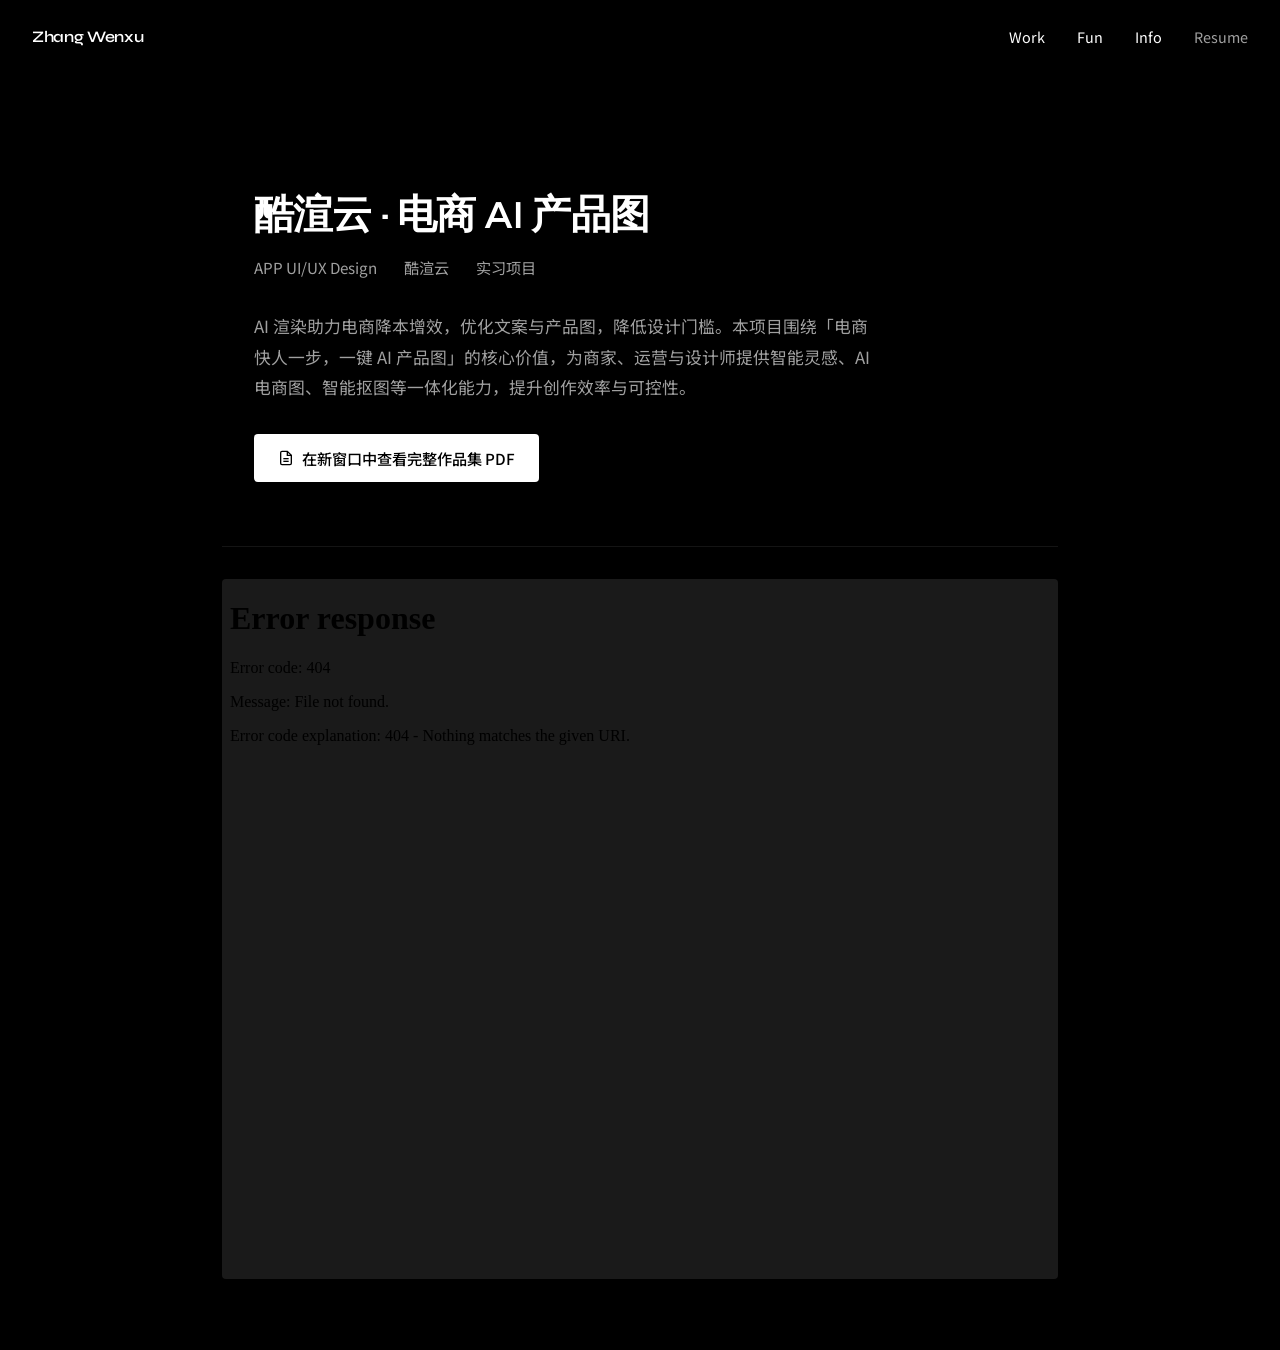
==== project-kuxuan.html @ 5b3fe9d4 "name change and upload project" ====
<!DOCTYPE html>
<html lang="zh-CN">
<head>
  <meta charset="UTF-8">
  <meta name="viewport" content="width=device-width, initial-scale=1.0">
  <title>酷渲云 APP UI/UX Design | Zhang Wenxu</title>
  <link rel="preconnect" href="https://fonts.googleapis.com">
  <link rel="preconnect" href="https://fonts.gstatic.com" crossorigin>
  <link href="https://fonts.googleapis.com/css2?family=Syne:wght@400;500;600;700&family=Noto+Sans+SC:wght@300;400;500;600;700&display=swap" rel="stylesheet">
  <link rel="stylesheet" href="styles.css">
  <style>
    .project-hero { padding: 8rem 2rem 4rem; border-bottom: 1px solid rgba(255,255,255,0.08); }
    .project-hero h1 { font-family: var(--font-display); font-size: clamp(1.8rem, 4vw, 2.5rem); font-weight: 600; margin-bottom: 0.5rem; letter-spacing: -0.02em; }
    .project-meta { font-size: 0.95rem; color: var(--color-text-muted); margin-bottom: 2rem; }
    .project-meta span { margin-right: 1.5rem; }
    .project-overview { max-width: 620px; font-size: 1.05rem; line-height: 1.8; color: var(--color-text-muted); margin-bottom: 2rem; }
    .project-cta { display: inline-flex; align-items: center; gap: 0.5rem; padding: 0.75rem 1.5rem; background: #fff; color: #000; font-weight: 500; font-size: 0.95rem; border-radius: 4px; transition: opacity 0.2s; }
    .project-cta:hover { opacity: 0.9; }
    .project-cta svg { width: 16px; height: 16px; }
    .project-pdf { width: 100%; height: calc(100vh - 200px); min-height: 600px; border: none; margin-top: 2rem; border-radius: 4px; background: #1a1a1a; }
    .project-back { display: inline-flex; align-items: center; gap: 0.5rem; font-size: 0.9rem; color: var(--color-text-muted); margin-bottom: 2rem; }
    .project-back:hover { color: var(--color-text); opacity: 1; }
  </style>
</head>
<body>
  <nav class="nav">
    <a href="index.html" class="nav-logo">Zhang Wenxu</a>
    <ul class="nav-links">
      <li><a href="index.html#work">Work</a></li>
      <li><a href="index.html#fun">Fun</a></li>
      <li><a href="index.html#info">Info</a></li>
      <li><a href="#" class="nav-resume">Resume</a></li>
    </ul>
    <button class="nav-toggle" aria-label="菜单">
      <span></span><span></span><span></span>
    </button>
  </nav>

  <main class="container" style="padding: 0 2rem 4rem;">
    <a href="index.html#work" class="project-back">
      <svg width="16" height="16" viewBox="0 0 24 24" fill="none" stroke="currentColor" stroke-width="2"><path d="M19 12H5M12 19l-7-7 7-7"/></svg>
      Back to Work
    </a>
    <header class="project-hero">
      <h1>酷渲云 · 电商 AI 产品图</h1>
      <p class="project-meta">
        <span>APP UI/UX Design</span>
        <span>酷渲云</span>
        <span>实习项目</span>
      </p>
      <p class="project-overview">
        AI 渲染助力电商降本增效，优化文案与产品图，降低设计门槛。本项目围绕「电商快人一步，一键 AI 产品图」的核心价值，为商家、运营与设计师提供智能灵感、AI 电商图、智能抠图等一体化能力，提升创作效率与可控性。
      </p>
      <a href="assets/Internship-Portfolio-Zhang-Wenxu.pdf" target="_blank" rel="noopener" class="project-cta">
        <svg viewBox="0 0 24 24" fill="none" stroke="currentColor" stroke-width="2"><path d="M14 2H6a2 2 0 0 0-2 2v16a2 2 0 0 0 2 2h12a2 2 0 0 0 2-2V8z"/><polyline points="14 2 14 8 20 8"/><line x1="16" y1="13" x2="8" y2="13"/><line x1="16" y1="17" x2="8" y2="17"/></svg>
        在新窗口中查看完整作品集 PDF
      </a>
    </header>
    <iframe src="assets/Internship-Portfolio-Zhang-Wenxu.pdf" class="project-pdf" title="酷渲云 实习作品集"></iframe>
  </main>
  <script src="script.js"></script>
</body>
</html>
---- styles.css ----
/* ===== jyang.io style: Black background, minimal layout ===== */
:root {
  --color-bg: #000000;
  --color-text: #ffffff;
  --color-text-muted: #a0a0a0;
  --color-text-dim: #6b6b6b;
  --font-display: 'Syne', sans-serif;
  --font-body: 'Noto Sans SC', -apple-system, BlinkMacSystemFont, sans-serif;
  --transition: 0.2s ease;
  --max-width: 900px;
}

/* ===== Reset & Base ===== */
*, *::before, *::after {
  box-sizing: border-box;
  margin: 0;
  padding: 0;
}

html {
  scroll-behavior: smooth;
}

body {
  font-family: var(--font-body);
  background: var(--color-bg);
  color: var(--color-text);
  line-height: 1.6;
  -webkit-font-smoothing: antialiased;
}

a {
  color: inherit;
  text-decoration: none;
  transition: opacity var(--transition);
}

a:hover {
  opacity: 0.7;
}

/* ===== Navigation ===== */
.nav {
  position: fixed;
  top: 0;
  left: 0;
  right: 0;
  z-index: 100;
  display: flex;
  align-items: center;
  justify-content: space-between;
  padding: 1.5rem 2rem;
  background: var(--color-bg);
}

.nav-logo {
  font-family: var(--font-display);
  font-weight: 600;
  font-size: 1rem;
  letter-spacing: -0.02em;
  color: var(--color-text);
}

.nav-links {
  display: flex;
  gap: 2rem;
  list-style: none;
}

.nav-links a {
  font-size: 0.9rem;
  color: var(--color-text);
}

.nav-resume {
  color: var(--color-text-muted) !important;
}

.nav-toggle {
  display: none;
  flex-direction: column;
  gap: 6px;
  background: none;
  border: none;
  cursor: pointer;
  padding: 4px;
}

.nav-toggle span {
  width: 24px;
  height: 2px;
  background: var(--color-text);
}

/* ===== Hero / Intro ===== */
.hero {
  padding: 8rem 2rem 6rem;
}

.container {
  max-width: var(--max-width);
  margin: 0 auto;
}

.hero-container {
  max-width: 580px;
}

.hero-intro-line {
  font-size: 1.15rem;
  color: var(--color-text-muted);
  line-height: 1.7;
  margin-bottom: 0.75rem;
}

.hero-name-highlight {
  color: var(--color-text);
  font-weight: 500;
}

.hero-intro-line a,
.hero-desc a {
  color: var(--color-text);
  text-decoration: underline;
  text-underline-offset: 3px;
}

.hero-desc {
  font-size: 1rem;
  color: var(--color-text-muted);
  line-height: 1.7;
  margin-bottom: 1.5rem;
}

.hero-desc em a {
  font-style: italic;
}

.hero-action {
  font-size: 1rem;
  color: var(--color-text-muted);
  margin-bottom: 0.5rem;
}

.hero-action a {
  color: var(--color-text);
  text-decoration: underline;
  text-underline-offset: 3px;
}

.hero-reels {
  font-size: 1rem;
  color: var(--color-text-muted);
  margin-bottom: 1.5rem;
}

.hero-reels a {
  text-decoration: underline;
  text-underline-offset: 3px;
}

.hero-past {
  font-size: 0.9rem;
  color: var(--color-text-dim);
}

/* ===== Work - 2x2 Grid with visual cards ===== */
.work {
  padding: 0;
}

.work-grid {
  display: grid;
  grid-template-columns: repeat(2, 1fr);
  grid-template-rows: repeat(2, 1fr);
  min-height: 60vh;
}

.work-card {
  position: relative;
  display: block;
  overflow: hidden;
  min-height: 45vh;
}

.work-card-bg {
  position: absolute;
  inset: 0;
  background-size: cover;
  background-position: center;
  transition: transform 0.5s ease;
}

.work-card:hover .work-card-bg {
  transform: scale(1.03);
}

/* Project backgrounds - 酷渲云 AI/电商 · 飞利浦 智慧家居 */
.work-card-bg-1 {
  background: linear-gradient(135deg, #0f172a 0%, #1e3a5f 40%, #0ea5e9 100%);
}

.work-card-bg-2 {
  background: linear-gradient(135deg, #1e293b 0%, #334155 50%, #64748b 100%);
}

.work-card-bg-3 {
  background: linear-gradient(135deg, #2c2c2c 0%, #1a1a1a 50%, #0d0d0d 100%);
}

.work-card-bg-4 {
  background: linear-gradient(135deg, #e85d04 0%, #dc2f02 100%);
}

.work-card-overlay {
  position: absolute;
  bottom: 0;
  left: 0;
  right: 0;
  padding: 1.5rem 2rem;
  background: linear-gradient(transparent, rgba(0,0,0,0.85));
  color: var(--color-text);
  display: flex;
  flex-direction: column;
  gap: 0.25rem;
}

.work-card-overlay::after {
  content: 'View case study →';
  font-size: 0.8rem;
  color: var(--color-text-dim);
  margin-top: 0.5rem;
  opacity: 0;
  transition: opacity 0.25s ease;
}

.work-card:hover .work-card-overlay::after {
  opacity: 1;
}

.work-card-title {
  font-family: var(--font-display);
  font-size: 1rem;
  font-weight: 500;
}

.work-card-product {
  font-size: 0.9rem;
}

.work-card-company {
  font-size: 0.85rem;
  color: var(--color-text-muted);
}

.work-card-tag {
  font-size: 0.8rem;
  color: var(--color-text-dim);
}

/* ===== Info Section ===== */
.info {
  padding: 4rem 2rem;
  border-top: 1px solid rgba(255,255,255,0.08);
}

.info-content {
  max-width: 400px;
}

.info-name {
  font-family: var(--font-display);
  font-size: 1.5rem;
  font-weight: 600;
  margin-bottom: 0.25rem;
}

.info-version {
  font-size: 0.85rem;
  color: var(--color-text-muted);
  margin-bottom: 0.5rem;
}

.info-role {
  font-size: 0.9rem;
  color: var(--color-text-muted);
  margin-bottom: 1rem;
}

.info-rights {
  font-size: 0.8rem;
  color: var(--color-text-dim);
}

/* ===== Footer ===== */
.footer {
  padding: 4rem 2rem 3rem;
  border-top: 1px solid rgba(255,255,255,0.08);
}

.footer-chat {
  font-family: var(--font-display);
  font-size: 1.5rem;
  font-weight: 600;
  margin-bottom: 0.5rem;
}

.footer-email {
  font-size: 1rem;
  display: block;
  margin-bottom: 1.5rem;
  text-decoration: underline;
  text-underline-offset: 3px;
}

.footer-links {
  display: flex;
  gap: 1.5rem;
  font-size: 0.9rem;
}

.footer-links a {
  color: var(--color-text-muted);
}

.footer-links a:hover {
  color: var(--color-text);
  opacity: 1;
}

/* ===== Scroll Reveal ===== */
.reveal {
  opacity: 0;
  transform: translateY(20px);
  transition: opacity 0.5s ease, transform 0.5s ease;
}

.reveal.visible {
  opacity: 1;
  transform: translateY(0);
}

/* ===== Mobile menu ===== */
.nav-links.nav-open {
  display: flex;
  position: fixed;
  top: 70px;
  left: 0;
  right: 0;
  flex-direction: column;
  padding: 2rem;
  background: var(--color-bg);
  gap: 1rem;
}

.nav-toggle-active span:nth-child(1) {
  transform: rotate(45deg) translate(5px, 5px);
}

.nav-toggle-active span:nth-child(2) {
  opacity: 0;
}

.nav-toggle-active span:nth-child(3) {
  transform: rotate(-45deg) translate(5px, -5px);
}

.nav-toggle span {
  transition: var(--transition);
}

/* ===== Responsive ===== */
@media (max-width: 900px) {
  .work-grid {
    grid-template-columns: 1fr;
    grid-template-rows: auto;
  }

  .work-card {
    min-height: 50vh;
  }
}

@media (max-width: 768px) {
  .nav-links {
    display: none;
  }

  .nav-toggle {
    display: flex;
  }

  .hero {
    padding: 6rem 1.5rem 4rem;
  }

  .work-card {
    min-height: 40vh;
  }

  .work-card-overlay {
    padding: 1.25rem 1.5rem;
  }
}
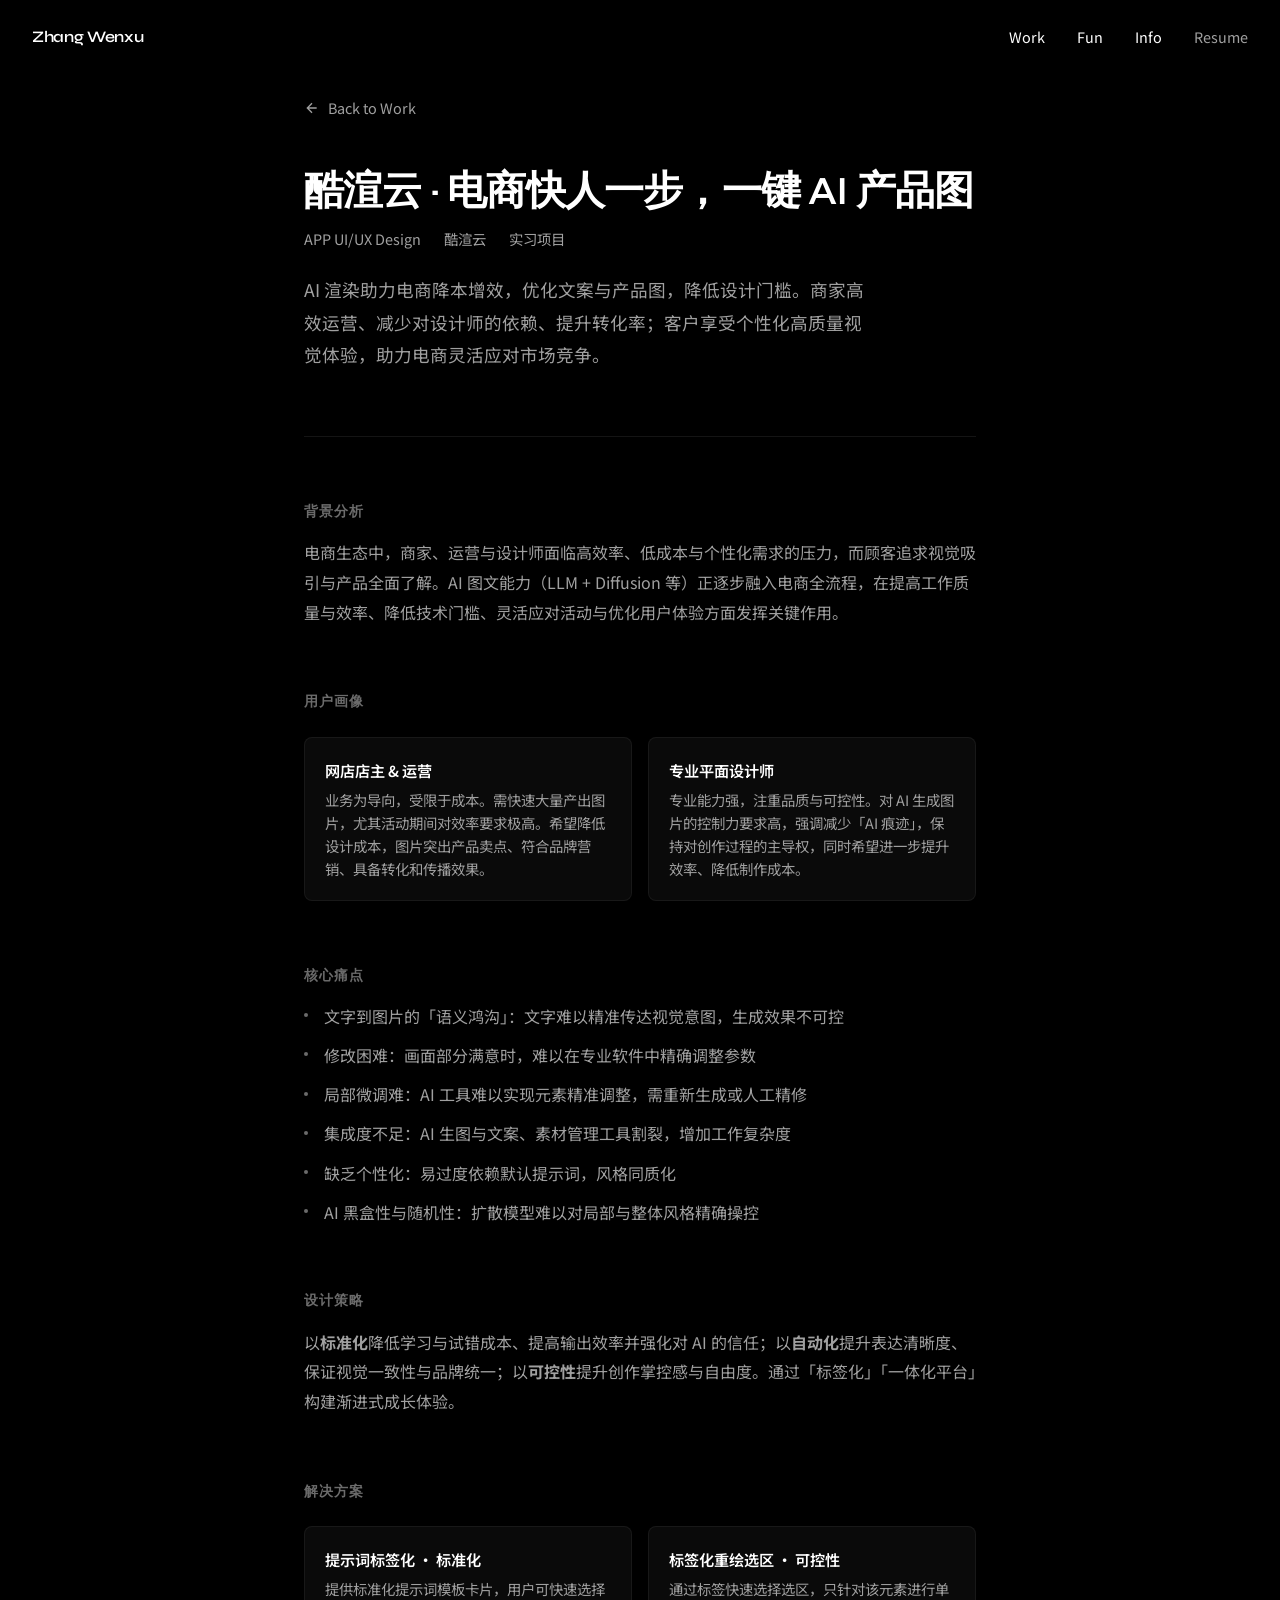
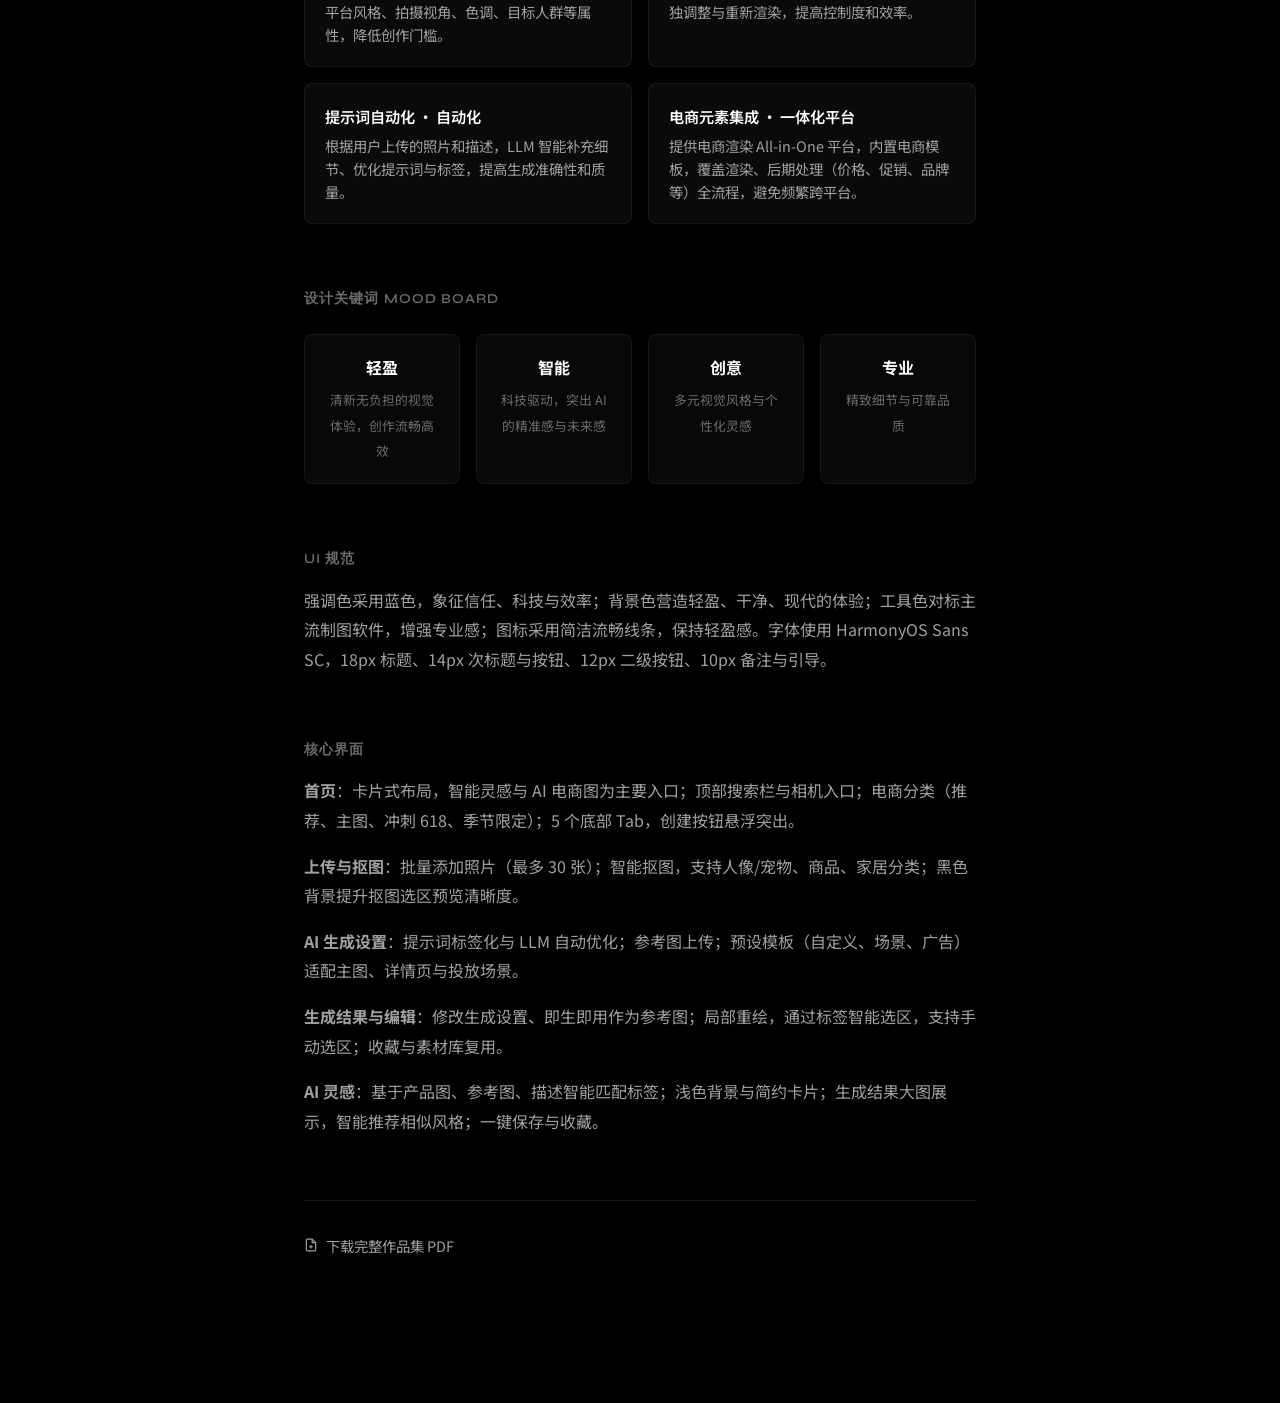
==== commit 586d9d70: "change detailed page& Bio" ====
--- a/project-kuxuan.html
+++ b/project-kuxuan.html
@@ -3,24 +3,12 @@
 <head>
   <meta charset="UTF-8">
   <meta name="viewport" content="width=device-width, initial-scale=1.0">
-  <title>酷渲云 APP UI/UX Design | Zhang Wenxu</title>
+  <title>酷渲云 · 电商 AI 产品图 | Zhang Wenxu</title>
   <link rel="preconnect" href="https://fonts.googleapis.com">
   <link rel="preconnect" href="https://fonts.gstatic.com" crossorigin>
   <link href="https://fonts.googleapis.com/css2?family=Syne:wght@400;500;600;700&family=Noto+Sans+SC:wght@300;400;500;600;700&display=swap" rel="stylesheet">
   <link rel="stylesheet" href="styles.css">
-  <style>
-    .project-hero { padding: 8rem 2rem 4rem; border-bottom: 1px solid rgba(255,255,255,0.08); }
-    .project-hero h1 { font-family: var(--font-display); font-size: clamp(1.8rem, 4vw, 2.5rem); font-weight: 600; margin-bottom: 0.5rem; letter-spacing: -0.02em; }
-    .project-meta { font-size: 0.95rem; color: var(--color-text-muted); margin-bottom: 2rem; }
-    .project-meta span { margin-right: 1.5rem; }
-    .project-overview { max-width: 620px; font-size: 1.05rem; line-height: 1.8; color: var(--color-text-muted); margin-bottom: 2rem; }
-    .project-cta { display: inline-flex; align-items: center; gap: 0.5rem; padding: 0.75rem 1.5rem; background: #fff; color: #000; font-weight: 500; font-size: 0.95rem; border-radius: 4px; transition: opacity 0.2s; }
-    .project-cta:hover { opacity: 0.9; }
-    .project-cta svg { width: 16px; height: 16px; }
-    .project-pdf { width: 100%; height: calc(100vh - 200px); min-height: 600px; border: none; margin-top: 2rem; border-radius: 4px; background: #1a1a1a; }
-    .project-back { display: inline-flex; align-items: center; gap: 0.5rem; font-size: 0.9rem; color: var(--color-text-muted); margin-bottom: 2rem; }
-    .project-back:hover { color: var(--color-text); opacity: 1; }
-  </style>
+  <link rel="stylesheet" href="project-case.css">
 </head>
 <body>
   <nav class="nav">
@@ -31,32 +19,115 @@
       <li><a href="index.html#info">Info</a></li>
       <li><a href="#" class="nav-resume">Resume</a></li>
     </ul>
-    <button class="nav-toggle" aria-label="菜单">
-      <span></span><span></span><span></span>
-    </button>
+    <button class="nav-toggle" aria-label="菜单"><span></span><span></span><span></span></button>
   </nav>
 
-  <main class="container" style="padding: 0 2rem 4rem;">
-    <a href="index.html#work" class="project-back">
+  <main class="case container" style="max-width: var(--case-max); margin: 0 auto;">
+    <a href="index.html#work" class="case-back">
       <svg width="16" height="16" viewBox="0 0 24 24" fill="none" stroke="currentColor" stroke-width="2"><path d="M19 12H5M12 19l-7-7 7-7"/></svg>
       Back to Work
     </a>
-    <header class="project-hero">
-      <h1>酷渲云 · 电商 AI 产品图</h1>
-      <p class="project-meta">
+
+    <header class="case-hero">
+      <h1>酷渲云 · 电商快人一步，一键 AI 产品图</h1>
+      <p class="case-meta">
         <span>APP UI/UX Design</span>
         <span>酷渲云</span>
         <span>实习项目</span>
       </p>
-      <p class="project-overview">
-        AI 渲染助力电商降本增效，优化文案与产品图，降低设计门槛。本项目围绕「电商快人一步，一键 AI 产品图」的核心价值，为商家、运营与设计师提供智能灵感、AI 电商图、智能抠图等一体化能力，提升创作效率与可控性。
+      <p class="case-lead">
+        AI 渲染助力电商降本增效，优化文案与产品图，降低设计门槛。商家高效运营、减少对设计师的依赖、提升转化率；客户享受个性化高质量视觉体验，助力电商灵活应对市场竞争。
       </p>
-      <a href="assets/Internship-Portfolio-Zhang-Wenxu.pdf" target="_blank" rel="noopener" class="project-cta">
-        <svg viewBox="0 0 24 24" fill="none" stroke="currentColor" stroke-width="2"><path d="M14 2H6a2 2 0 0 0-2 2v16a2 2 0 0 0 2 2h12a2 2 0 0 0 2-2V8z"/><polyline points="14 2 14 8 20 8"/><line x1="16" y1="13" x2="8" y2="13"/><line x1="16" y1="17" x2="8" y2="17"/></svg>
-        在新窗口中查看完整作品集 PDF
+    </header>
+
+    <section class="case-section">
+      <h2>背景分析</h2>
+      <p>电商生态中，商家、运营与设计师面临高效率、低成本与个性化需求的压力，而顾客追求视觉吸引与产品全面了解。AI 图文能力（LLM + Diffusion 等）正逐步融入电商全流程，在提高工作质量与效率、降低技术门槛、灵活应对活动与优化用户体验方面发挥关键作用。</p>
+    </section>
+
+    <section class="case-section">
+      <h2>用户画像</h2>
+      <div class="case-grid">
+        <div class="case-card">
+          <h3>网店店主 & 运营</h3>
+          <p>业务为导向，受限于成本。需快速大量产出图片，尤其活动期间对效率要求极高。希望降低设计成本，图片突出产品卖点、符合品牌营销、具备转化和传播效果。</p>
+        </div>
+        <div class="case-card">
+          <h3>专业平面设计师</h3>
+          <p>专业能力强，注重品质与可控性。对 AI 生成图片的控制力要求高，强调减少「AI 痕迹」，保持对创作过程的主导权，同时希望进一步提升效率、降低制作成本。</p>
+        </div>
+      </div>
+    </section>
+
+    <section class="case-section">
+      <h2>核心痛点</h2>
+      <ul class="case-list">
+        <li>文字到图片的「语义鸿沟」：文字难以精准传达视觉意图，生成效果不可控</li>
+        <li>修改困难：画面部分满意时，难以在专业软件中精确调整参数</li>
+        <li>局部微调难：AI 工具难以实现元素精准调整，需重新生成或人工精修</li>
+        <li>集成度不足：AI 生图与文案、素材管理工具割裂，增加工作复杂度</li>
+        <li>缺乏个性化：易过度依赖默认提示词，风格同质化</li>
+        <li>AI 黑盒性与随机性：扩散模型难以对局部与整体风格精确操控</li>
+      </ul>
+    </section>
+
+    <section class="case-section">
+      <h2>设计策略</h2>
+      <p>以<strong>标准化</strong>降低学习与试错成本、提高输出效率并强化对 AI 的信任；以<strong>自动化</strong>提升表达清晰度、保证视觉一致性与品牌统一；以<strong>可控性</strong>提升创作掌控感与自由度。通过「标签化」「一体化平台」构建渐进式成长体验。</p>
+    </section>
+
+    <section class="case-section">
+      <h2>解决方案</h2>
+      <div class="case-grid">
+        <div class="case-card">
+          <h3>提示词标签化 · 标准化</h3>
+          <p>提供标准化提示词模板卡片，用户可快速选择平台风格、拍摄视角、色调、目标人群等属性，降低创作门槛。</p>
+        </div>
+        <div class="case-card">
+          <h3>标签化重绘选区 · 可控性</h3>
+          <p>通过标签快速选择选区，只针对该元素进行单独调整与重新渲染，提高控制度和效率。</p>
+        </div>
+        <div class="case-card">
+          <h3>提示词自动化 · 自动化</h3>
+          <p>根据用户上传的照片和描述，LLM 智能补充细节、优化提示词与标签，提高生成准确性和质量。</p>
+        </div>
+        <div class="case-card">
+          <h3>电商元素集成 · 一体化平台</h3>
+          <p>提供电商渲染 All-in-One 平台，内置电商模板，覆盖渲染、后期处理（价格、促销、品牌等）全流程，避免频繁跨平台。</p>
+        </div>
+      </div>
+    </section>
+
+    <section class="case-section">
+      <h2>设计关键词 Mood Board</h2>
+      <div class="case-mood">
+        <div class="case-mood-item"><strong>轻盈</strong><span>清新无负担的视觉体验，创作流畅高效</span></div>
+        <div class="case-mood-item"><strong>智能</strong><span>科技驱动，突出 AI 的精准感与未来感</span></div>
+        <div class="case-mood-item"><strong>创意</strong><span>多元视觉风格与个性化灵感</span></div>
+        <div class="case-mood-item"><strong>专业</strong><span>精致细节与可靠品质</span></div>
+      </div>
+    </section>
+
+    <section class="case-section">
+      <h2>UI 规范</h2>
+      <p>强调色采用蓝色，象征信任、科技与效率；背景色营造轻盈、干净、现代的体验；工具色对标主流制图软件，增强专业感；图标采用简洁流畅线条，保持轻盈感。字体使用 HarmonyOS Sans SC，18px 标题、14px 次标题与按钮、12px 二级按钮、10px 备注与引导。</p>
+    </section>
+
+    <section class="case-section">
+      <h2>核心界面</h2>
+      <p><strong>首页</strong>：卡片式布局，智能灵感与 AI 电商图为主要入口；顶部搜索栏与相机入口；电商分类（推荐、主图、冲刺 618、季节限定）；5 个底部 Tab，创建按钮悬浮突出。</p>
+      <p><strong>上传与抠图</strong>：批量添加照片（最多 30 张）；智能抠图，支持人像/宠物、商品、家居分类；黑色背景提升抠图选区预览清晰度。</p>
+      <p><strong>AI 生成设置</strong>：提示词标签化与 LLM 自动优化；参考图上传；预设模板（自定义、场景、广告）适配主图、详情页与投放场景。</p>
+      <p><strong>生成结果与编辑</strong>：修改生成设置、即生即用作为参考图；局部重绘，通过标签智能选区，支持手动选区；收藏与素材库复用。</p>
+      <p><strong>AI 灵感</strong>：基于产品图、参考图、描述智能匹配标签；浅色背景与简约卡片；生成结果大图展示，智能推荐相似风格；一键保存与收藏。</p>
+    </section>
+
+    <footer class="case-section" style="padding-top: 2rem; border-top: 1px solid rgba(255,255,255,0.08);">
+      <a href="assets/Internship-Portfolio-Zhang-Wenxu.pdf" target="_blank" rel="noopener" style="display: inline-flex; align-items: center; gap: 0.5rem; font-size: 0.9rem; color: var(--color-text-muted);">
+        <svg width="14" height="14" viewBox="0 0 24 24" fill="none" stroke="currentColor" stroke-width="2"><path d="M14 2H6a2 2 0 0 0-2 2v16a2 2 0 0 0 2 2h12a2 2 0 0 0 2-2V8z"/><polyline points="14 2 14 8 20 8"/><line x1="12" y1="18" x2="12" y2="12"/><line x1="9" y1="15" x2="15" y2="15"/></svg>
+        下载完整作品集 PDF
       </a>
-    </header>
-    <iframe src="assets/Internship-Portfolio-Zhang-Wenxu.pdf" class="project-pdf" title="酷渲云 实习作品集"></iframe>
+    </footer>
   </main>
   <script src="script.js"></script>
 </body>
--- a/project-case.css
+++ b/project-case.css
@@ -0,0 +1,169 @@
+/* ===== Project Case Study — Shared Styles ===== */
+:root {
+  --case-max: 720px;
+  --case-gap: 4rem;
+}
+
+.case {
+  padding: 6rem 1.5rem 5rem;
+}
+
+.case-back {
+  display: inline-flex;
+  align-items: center;
+  gap: 0.5rem;
+  font-size: 0.9rem;
+  color: var(--color-text-muted);
+  margin-bottom: 3rem;
+}
+.case-back:hover {
+  color: var(--color-text);
+  opacity: 1;
+}
+
+.case-hero {
+  margin-bottom: var(--case-gap);
+  padding-bottom: var(--case-gap);
+  border-bottom: 1px solid rgba(255,255,255,0.08);
+}
+.case-hero h1 {
+  font-family: var(--font-display);
+  font-size: clamp(1.75rem, 4vw, 2.5rem);
+  font-weight: 600;
+  letter-spacing: -0.02em;
+  line-height: 1.2;
+  margin-bottom: 0.75rem;
+}
+.case-meta {
+  font-size: 0.9rem;
+  color: var(--color-text-muted);
+  margin-bottom: 1.5rem;
+}
+.case-meta span { margin-right: 1.25rem; }
+.case-lead {
+  font-size: 1.1rem;
+  line-height: 1.85;
+  color: var(--color-text-muted);
+  max-width: 560px;
+}
+
+.case-section {
+  margin-bottom: var(--case-gap);
+}
+.case-section h2 {
+  font-family: var(--font-display);
+  font-size: 0.85rem;
+  font-weight: 600;
+  text-transform: uppercase;
+  letter-spacing: 0.08em;
+  color: var(--color-text-dim);
+  margin-bottom: 1rem;
+}
+.case-section p {
+  font-size: 1rem;
+  line-height: 1.85;
+  color: var(--color-text-muted);
+  margin-bottom: 1rem;
+}
+.case-section p:last-child { margin-bottom: 0; }
+
+.case-grid {
+  display: grid;
+  grid-template-columns: repeat(2, 1fr);
+  gap: 1rem;
+  margin: 1.5rem 0;
+}
+@media (max-width: 600px) {
+  .case-grid { grid-template-columns: 1fr; }
+}
+
+.case-card {
+  padding: 1.25rem;
+  background: rgba(255,255,255,0.04);
+  border: 1px solid rgba(255,255,255,0.06);
+  border-radius: 8px;
+}
+.case-card h3 {
+  font-size: 0.95rem;
+  font-weight: 600;
+  margin-bottom: 0.35rem;
+}
+.case-card p {
+  font-size: 0.9rem;
+  line-height: 1.6;
+  margin-bottom: 0;
+  color: var(--color-text-muted);
+}
+
+.case-list {
+  list-style: none;
+}
+.case-list li {
+  position: relative;
+  padding-left: 1.25rem;
+  margin-bottom: 0.75rem;
+  font-size: 1rem;
+  line-height: 1.7;
+  color: var(--color-text-muted);
+}
+.case-list li::before {
+  content: '';
+  position: absolute;
+  left: 0;
+  top: 0.65em;
+  width: 4px;
+  height: 4px;
+  background: var(--color-text-dim);
+  border-radius: 50%;
+}
+
+.case-figure {
+  margin: 2rem 0;
+  border-radius: 8px;
+  overflow: hidden;
+  background: rgba(255,255,255,0.03);
+  border: 1px solid rgba(255,255,255,0.06);
+}
+.case-figure-placeholder {
+  aspect-ratio: 16/10;
+  background: linear-gradient(135deg, rgba(255,255,255,0.06) 0%, rgba(255,255,255,0.02) 100%);
+  display: flex;
+  align-items: center;
+  justify-content: center;
+  color: var(--color-text-dim);
+  font-size: 0.85rem;
+}
+.case-figure figcaption {
+  padding: 0.875rem 1.25rem;
+  font-size: 0.8rem;
+  color: var(--color-text-dim);
+  border-top: 1px solid rgba(255,255,255,0.06);
+}
+
+.case-mood {
+  display: grid;
+  grid-template-columns: repeat(4, 1fr);
+  gap: 1rem;
+  margin: 1.5rem 0;
+}
+@media (max-width: 600px) {
+  .case-mood { grid-template-columns: repeat(2, 1fr); }
+}
+.case-mood-item {
+  padding: 1.25rem;
+  text-align: center;
+  background: rgba(255,255,255,0.03);
+  border: 1px solid rgba(255,255,255,0.06);
+  border-radius: 8px;
+}
+.case-mood-item strong {
+  display: block;
+  font-size: 1rem;
+  margin-bottom: 0.35rem;
+  color: var(--color-text);
+}
+.case-mood-item span {
+  font-size: 0.8rem;
+  line-height: 1.5;
+  color: var(--color-text-dim);
+}
